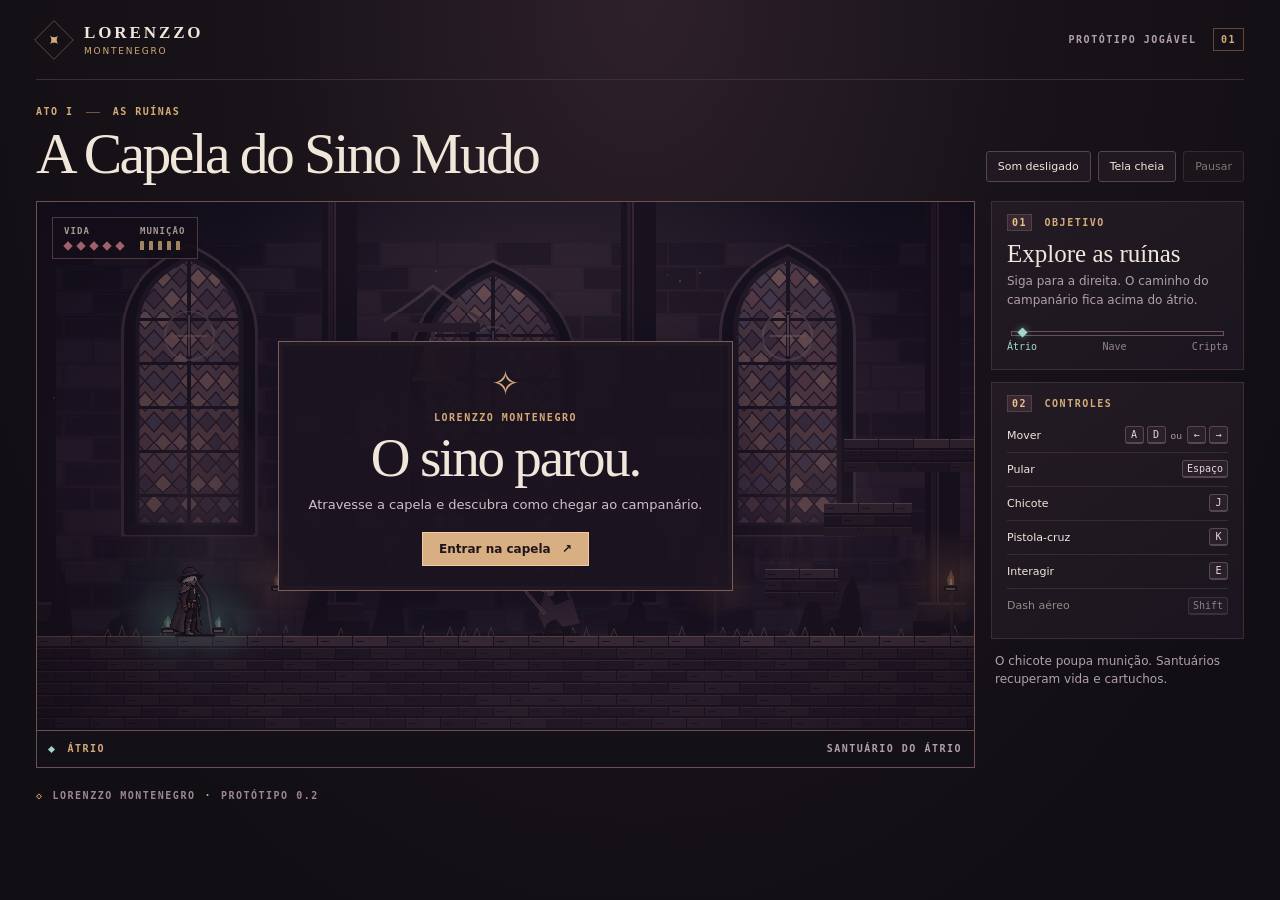
==== index.html @ 443458af "Aprimora os sprites e as animações do Lorenzzo" ====
<!doctype html>
<html lang="pt-BR">
<head>
  <meta charset="utf-8">
  <meta name="viewport" content="width=device-width, initial-scale=1">
  <meta name="theme-color" content="#120f14">
  <meta name="description" content="Explore a Capela do Sino Mudo com Lorenzzo Montenegro em um protótipo de metroidvania.">
  <title>Lorenzzo · A Capela do Sino Mudo</title>
  <link rel="stylesheet" href="style.css">
  <script defer src="game.js?v=0.2"></script>
</head>
<body>
<main class="shell">
  <header class="masthead">
    <div class="brand">
      <span class="sigil" aria-hidden="true">✦</span>
      <div><strong>LORENZZO</strong><span>MONTENEGRO</span></div>
    </div>
    <span class="edition">PROTÓTIPO JOGÁVEL <b>01</b></span>
  </header>

  <section class="heading">
    <div><p class="eyebrow">ATO I <span></span> AS RUÍNAS</p><h1>A Capela do Sino Mudo</h1></div>
    <div class="toolbar">
      <button id="sound" type="button" aria-pressed="false" title="Ativar ou silenciar os efeitos sonoros">Som desligado</button>
      <button id="fullscreen" type="button" title="Tela cheia">Tela cheia</button>
      <button id="pause" type="button" title="Pausar a partida" disabled>Pausar</button>
    </div>
  </section>

  <div class="layout">
    <section class="play" id="play" aria-label="Área do jogo">
      <div class="frame">
        <canvas id="game" width="960" height="540" aria-label="Metroidvania em pixel art" tabindex="0"></canvas>
        <div class="hud" aria-label="Estado da partida">
          <div class="hud-group"><span>VIDA</span><div id="health" aria-label="5 de 5 de vida"></div></div>
          <div class="hud-group"><span>MUNIÇÃO</span><div id="ammo" aria-label="5 de 5 cartuchos"></div></div>
        </div>
        <div id="prompt" class="prompt" hidden></div>
        <div id="toast" class="toast" role="status" hidden></div>
        <div id="overlay" class="overlay">
          <div class="overlay-card">
            <span class="emblem" aria-hidden="true">✧</span>
            <p id="overlay-kicker" class="eyebrow">LORENZZO MONTENEGRO</p>
            <h2 id="overlay-title">O sino parou.</h2>
            <p id="overlay-text">Atravesse a capela e descubra como chegar ao campanário.</p>
            <button id="primary" type="button">Entrar na capela <span>↗</span></button>
            <button id="reset" class="text-button" type="button" hidden>Recomeçar partida</button>
          </div>
        </div>
      </div>
      <div class="frame-footer"><span><i></i> <b id="location">Átrio</b></span><span id="checkpoint">Santuário do átrio</span></div>
      <div class="touch" aria-label="Controles de toque">
        <div><button data-key="ArrowLeft" aria-label="Esquerda">◀</button><button data-key="ArrowRight" aria-label="Direita">▶</button></div>
        <div><button data-key="KeyE">Interagir</button><button data-key="KeyJ">Chicote</button><button data-key="KeyK">Tiro</button><button data-key="ShiftLeft">Dash</button><button data-key="Space">Pular</button></div>
      </div>
    </section>

    <aside class="field">
      <section class="field-panel objective">
        <p class="eyebrow"><span class="index">01</span> OBJETIVO</p>
        <h2 id="objective-title">Explore as ruínas</h2>
        <p id="objective-text">Siga para a direita. O caminho do campanário fica acima do átrio.</p>
        <div class="map" aria-label="Mapa de regiões">
          <i id="map-marker" aria-hidden="true"></i>
          <span class="map-node active" data-zone="0">Átrio</span><span class="map-node" data-zone="1">Nave</span><span class="map-node" data-zone="2">Cripta</span>
        </div>
      </section>
      <section class="field-panel">
        <p class="eyebrow"><span class="index">02</span> CONTROLES</p>
        <dl class="controls">
          <div><dt>Mover</dt><dd><kbd>A</kbd><kbd>D</kbd><small>ou</small><kbd>←</kbd><kbd>→</kbd></dd></div>
          <div><dt>Pular</dt><dd><kbd>Espaço</kbd></dd></div>
          <div><dt>Chicote</dt><dd><kbd>J</kbd></dd></div>
          <div><dt>Pistola-cruz</dt><dd><kbd>K</kbd></dd></div>
          <div><dt>Interagir</dt><dd><kbd>E</kbd></dd></div>
          <div id="dash-guide" class="locked"><dt>Dash aéreo</dt><dd><kbd>Shift</kbd></dd></div>
        </dl>
      </section>
      <p class="field-note">O chicote poupa munição. Santuários recuperam vida e cartuchos.</p>
    </aside>
  </div>
  <footer class="credits"><span>◇</span> LORENZZO MONTENEGRO <span>·</span> PROTÓTIPO 0.2</footer>
</main>
</body>
</html>
---- style.css ----
:root {
  color-scheme: dark;
  --ink: #120f14; --panel: #1b161e; --line: #3b2e37;
  --text: #f0e6d9; --muted: #b1a0ab; --gold: #d4aa78; --mint: #a2d7cb;
  font-family: system-ui, -apple-system, BlinkMacSystemFont, "Segoe UI", sans-serif;
}
* { box-sizing: border-box; }
[hidden] { display: none !important; }
body { margin: 0; color: var(--text); background: radial-gradient(ellipse at 50% 0,#2e202a 0%,#181319 43%,var(--ink) 78%); min-height: 100vh; }
button { color: inherit; font: inherit; cursor: pointer; touch-action: manipulation; }
button:disabled { cursor: default; opacity: .48; }
button:focus-visible, canvas:focus-visible { outline: 2px solid var(--mint); outline-offset: 3px; }
.shell { width: min(1320px,100% - 72px); margin: auto; }
.masthead, .heading, .toolbar, .brand, .frame-footer, .credits { display: flex; align-items: center; }
.masthead { height: 80px; justify-content: space-between; border-bottom: 1px solid var(--line); }
.brand { gap: 12px; }
.sigil { width: 36px; height: 36px; border: 1px solid #735641; display: grid; place-items: center; color: var(--gold); font-size: 22px; transform: rotate(45deg) scale(.78); }
.brand strong, .brand div > span { display: block; letter-spacing: .2em; }
.brand strong { font: 700 17px Georgia, serif; letter-spacing: .17em; }
.brand div > span { color: var(--gold); font-size: 9px; margin-top: 3px; }
.edition, .eyebrow, .frame-footer, .credits { font: 650 10px ui-monospace, monospace; letter-spacing: .15em; }
.edition { color: var(--muted); }
.edition b { display: inline-block; margin-left: 9px; padding: 5px 7px; border: 1px solid #624737; color: var(--gold); }
.heading { justify-content: space-between; gap: 20px; margin: 26px 0 19px; align-items: end; }
.eyebrow { margin: 0 0 9px; color: var(--gold); }
.eyebrow > span:not(.index) { display: inline-block; vertical-align: middle; width: 14px; border-top: 1px solid #745640; margin: 0 5px; }
h1, h2 { font-family: Georgia, "Times New Roman", serif; font-weight: 400; }
h1 { font-size: clamp(32px,4.5vw,59px); line-height: .98; letter-spacing: -.045em; margin: 0; }
.toolbar { gap: 7px; flex-wrap: wrap; justify-content: flex-end; }
.toolbar button, .touch button { border: 1px solid #57434b; border-radius: 3px; background: #211921; padding: 8px 11px; white-space: nowrap; font-size: 11px; }
.toolbar button:hover:not(:disabled), .touch button:active { background: #3a2932; border-color: var(--gold); }
.layout { display: grid; grid-template-columns: minmax(0,1fr) 253px; gap: 16px; align-items: start; }
.play { min-width: 0; background: #141017; border: 1px solid #6d5051; }
.frame { position: relative; aspect-ratio: 16/9; background: #17121a; }
canvas { display: block; width: 100%; height: 100%; image-rendering: pixelated; }
.hud { pointer-events: none; position: absolute; top: 15px; left: 15px; display: flex; gap: 16px; padding: 8px 11px; background: #130e18de; border: 1px solid #6c4c50; }
.hud-group > span { display: block; color: #ecd9c8; font: 650 9px ui-monospace, monospace; letter-spacing: .12em; margin-bottom: 5px; }
#health, #ammo { display: flex; gap: 5px; height: 9px; align-items: center; }
#health i { width: 8px; height: 8px; background: #e18791; transform: rotate(45deg) scale(.83); }
#ammo i { width: 4px; height: 9px; background: #e6bb81; border-radius: 1px 1px 0 0; }
#health i.empty, #ammo i.empty { background: #66505e; }
.frame-footer { min-height: 37px; padding: 0 12px; border-top: 1px solid #6d5051; color: var(--muted); justify-content: space-between; gap: 8px; text-transform: uppercase; }
.frame-footer b { color: var(--gold); }
.frame-footer i { display: inline-block; width: 5px; height: 5px; margin-right: 6px; background: var(--mint); transform: rotate(45deg); }
.field { display: grid; gap: 12px; }
.field-panel { background: linear-gradient(145deg,#231b24,#1a151e); border: 1px solid var(--line); padding: 15px; }
.index { color: #e7c18e; background: #382931; border: 1px solid #54404a; padding: 2px 4px; margin-right: 5px; }
.field h2 { font-size: 25px; margin: 13px 0 6px; line-height: 1; }
.field p:not(.eyebrow) { font-size: 12px; color: var(--muted); line-height: 1.52; margin: 0; }
.map { --progress: 0%; position: relative; display: flex; justify-content: space-between; margin: 18px 0 2px; padding-top: 14px; color: #978490; font: 10px ui-monospace,monospace; }
.map::before { content: ""; position: absolute; left: 4px; right: 4px; top: 4px; height: 3px; border: 1px solid #6b5058; }
.map i { width: 7px; height: 7px; position: absolute; top: 2px; left: clamp(4px,var(--progress),calc(100% - 9px)); background: var(--mint); transform: rotate(45deg); box-shadow: 0 0 7px #92e0cd99; }
.map-node.active { color: var(--mint); }
.controls { margin: 10px 0 0; }
.controls > div { display: flex; align-items: center; justify-content: space-between; gap: 4px; min-height: 34px; border-bottom: 1px solid #382b36; font-size: 11px; }
.controls > div:last-child { border: 0; }
.controls dd { display: flex; gap: 3px; align-items: center; margin: 0; }
.controls small { padding: 0 2px; color: var(--muted); }
kbd { display: inline-block; min-width: 19px; text-align: center; padding: 2px 4px; border: 1px solid #584651; border-bottom-width: 2px; border-radius: 3px; background: #2a202a; color: #e6d8df; font: 10px ui-monospace, monospace; }
.locked { opacity: .55; }
.field-note { padding: 1px 4px; }
.credits { color: #9d8592; gap: 9px; padding: 22px 0; }
.credits span { color: var(--gold); }
.overlay { position: absolute; inset: 0; display: grid; place-items: center; background: radial-gradient(ellipse at center,#130e19e0,#140c1a50 78%); text-align: center; padding: 10px; }
.overlay-card { padding: 24px 30px; max-width: 460px; background: #1b1420ed; border: 1px solid #795d56; box-shadow: 0 12px 52px #0c081a77, inset 0 0 0 4px #211823; }
.emblem { display: block; color: var(--gold); font-size: 34px; line-height: 1; margin-bottom: 12px; }
.overlay h2 { font-size: clamp(30px,4.5vw,55px); letter-spacing: -.04em; line-height: .95; margin: 0; }
.overlay-card > p:not(.eyebrow) { color: #d1becb; font-size: 13px; line-height: 1.45; margin: 12px 0 17px; }
#primary { background: #d8af82; color: #21141b; border: 1px solid #f2cc9f; padding: 9px 16px; font-size: 12px; font-weight: 750; }
#primary:hover { background: #f0cd9f; }
#primary span { padding-left: 7px; }
.text-button { display: block; margin: 8px auto 0; background: transparent; color: #d9c4d2; border: 0; font-size: 11px; text-decoration: underline; padding: 4px; }
.prompt, .toast { pointer-events: none; position: absolute; left: 50%; transform: translateX(-50%); text-align: center; padding: 7px 11px; width: max-content; max-width: calc(100% - 20px); background: #1b1320f0; border: 1px solid #806557; color: #f5dbb6; font-size: 12px; }
.prompt { bottom: 12px; }
.toast { top: 13px; color: #cfede2; border-color: #548479; }
.touch { display: none; justify-content: space-between; gap: 5px; padding: 7px; }
.touch > div { display: flex; gap: 4px; }
.touch button { padding: 8px 6px; touch-action: none; }
.play:fullscreen { display: grid; align-content: center; border: 0; background: #100c15; }
.play:fullscreen .frame, .play:fullscreen .frame-footer, .play:fullscreen .touch { width: min(100vw,calc((100dvh - 86px) * 16 / 9)); margin: 0 auto; }
@media(max-width: 920px) {
  .shell { width: min(100% - 30px,900px); }
  .layout { grid-template-columns: 1fr; }
  .field { grid-template-columns: 1fr 1fr; }
  .heading { align-items: start; }
}
@media(max-width: 580px) {
  .shell { width: calc(100% - 20px); }
  .masthead { height: 51px; }
  .heading { display: block; margin-top: 15px; }
  .toolbar { justify-content: flex-start; margin-top: 11px; }
  .field { grid-template-columns: 1fr; }
  .overlay-card { padding: 10px 15px; }
  .overlay .emblem { display: none; }
  .overlay-card > p:not(.eyebrow) { font-size: 11px; margin: 8px 0; }
  .hud { top: 5px; left: 5px; padding: 5px; gap: 8px; }
  .toast { top: auto; bottom: 42px; }
}
@media(pointer: coarse) { .touch { display: flex; } }
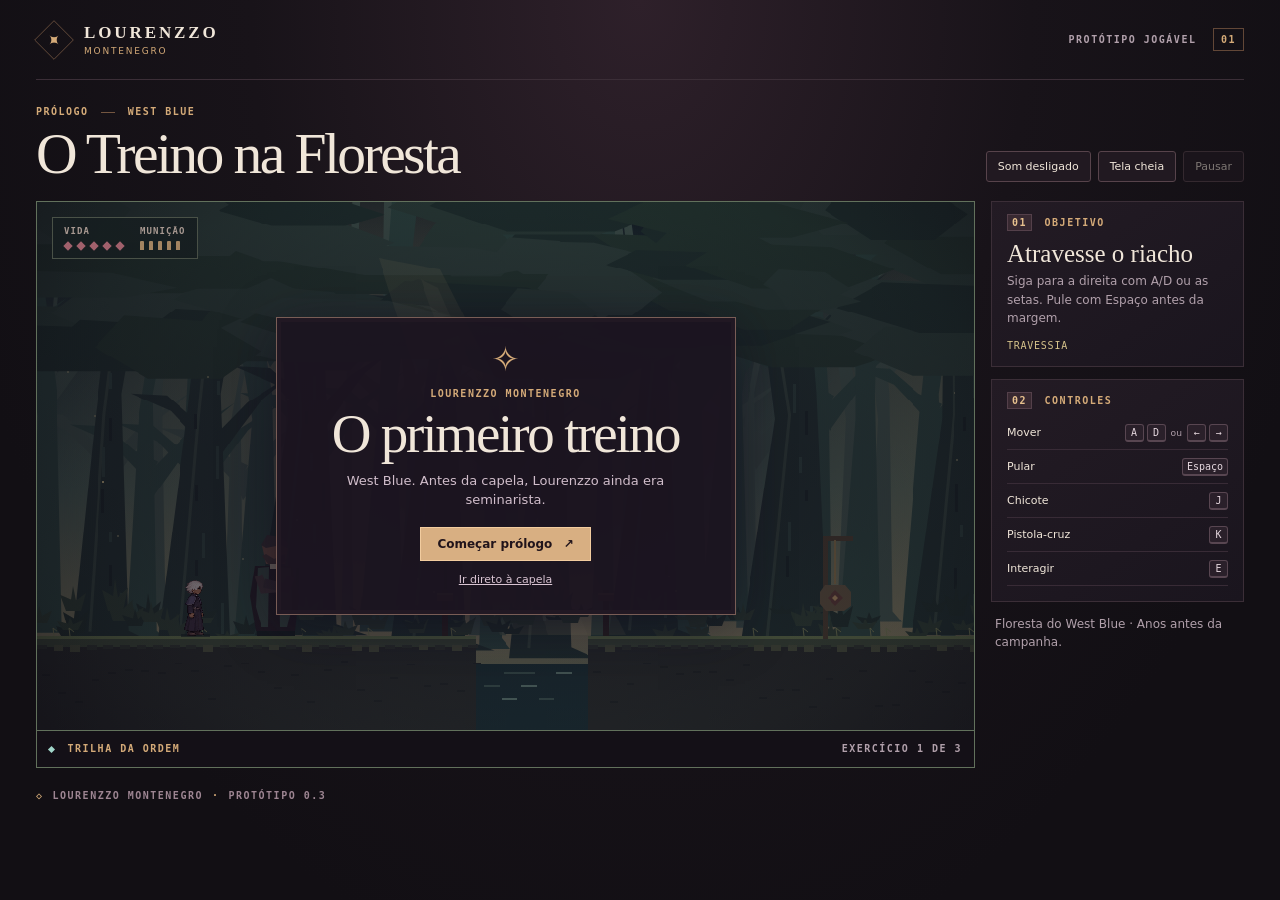
==== commit fbbad340: "Adiciona o prólogo de Lourenzzo na floresta do West Blue" ====
--- a/index.html
+++ b/index.html
@@ -4,23 +4,24 @@
   <meta charset="utf-8">
   <meta name="viewport" content="width=device-width, initial-scale=1">
   <meta name="theme-color" content="#120f14">
-  <meta name="description" content="Explore a Capela do Sino Mudo com Lorenzzo Montenegro em um protótipo de metroidvania.">
-  <title>Lorenzzo · A Capela do Sino Mudo</title>
-  <link rel="stylesheet" href="style.css">
-  <script defer src="game.js?v=0.2"></script>
+  <meta name="description" content="Conheça o passado de Lourenzzo Montenegro no West Blue e explore a Capela do Sino Mudo.">
+  <title>Lourenzzo Montenegro · Prólogo e Capela</title>
+  <link rel="stylesheet" href="style.css?v=0.3">
+  <script defer src="floresta.js?v=0.3"></script>
+  <script defer src="game.js?v=0.3"></script>
 </head>
 <body>
 <main class="shell">
   <header class="masthead">
     <div class="brand">
       <span class="sigil" aria-hidden="true">✦</span>
-      <div><strong>LORENZZO</strong><span>MONTENEGRO</span></div>
+      <div><strong>LOURENZZO</strong><span>MONTENEGRO</span></div>
     </div>
     <span class="edition">PROTÓTIPO JOGÁVEL <b>01</b></span>
   </header>
 
   <section class="heading">
-    <div><p class="eyebrow">ATO I <span></span> AS RUÍNAS</p><h1>A Capela do Sino Mudo</h1></div>
+    <div><p class="eyebrow" id="chapter-tag">PRÓLOGO <span></span> <b id="chapter-place">WEST BLUE</b></p><h1 id="chapter-title">O Treino na Floresta</h1></div>
     <div class="toolbar">
       <button id="sound" type="button" aria-pressed="false" title="Ativar ou silenciar os efeitos sonoros">Som desligado</button>
       <button id="fullscreen" type="button" title="Tela cheia">Tela cheia</button>
@@ -31,6 +32,7 @@
   <div class="layout">
     <section class="play" id="play" aria-label="Área do jogo">
       <div class="frame">
+        <div id="frame-content">
         <canvas id="game" width="960" height="540" aria-label="Metroidvania em pixel art" tabindex="0"></canvas>
         <div class="hud" aria-label="Estado da partida">
           <div class="hud-group"><span>VIDA</span><div id="health" aria-label="5 de 5 de vida"></div></div>
@@ -41,16 +43,28 @@
         <div id="overlay" class="overlay">
           <div class="overlay-card">
             <span class="emblem" aria-hidden="true">✧</span>
-            <p id="overlay-kicker" class="eyebrow">LORENZZO MONTENEGRO</p>
-            <h2 id="overlay-title">O sino parou.</h2>
-            <p id="overlay-text">Atravesse a capela e descubra como chegar ao campanário.</p>
-            <button id="primary" type="button">Entrar na capela <span>↗</span></button>
+            <p id="overlay-kicker" class="eyebrow">LOURENZZO MONTENEGRO</p>
+            <h2 id="overlay-title">O primeiro treino</h2>
+            <p id="overlay-text">West Blue. Antes da capela, Lourenzzo ainda era seminarista.</p>
+            <button id="primary" type="button">Começar prólogo <span>↗</span></button>
+            <button id="chapter-skip" class="text-button" type="button">Ir direto à capela</button>
             <button id="reset" class="text-button" type="button" hidden>Recomeçar partida</button>
           </div>
         </div>
+        </div>
+        <section id="dialogue" class="dialogue" aria-modal="true" role="dialog" aria-labelledby="speaker" aria-describedby="dialogue-line" data-speaker="mentor" hidden>
+          <div class="dialogue-portraits" aria-hidden="true">
+            <img class="portrait lourenzzo" src="retrato-lourenzzo.png" alt=""><img class="portrait mentor" src="retrato-mentor.png" alt="">
+          </div>
+          <div class="dialogue-panel">
+            <div class="dialogue-meta"><h2 id="speaker">Mestre da Ordem</h2><span id="dialogue-count"></span></div>
+            <p id="dialogue-line" aria-live="polite"></p>
+            <button id="dialogue-next" type="button" aria-keyshortcuts="E Enter Space">Continuar →</button>
+          </div>
+        </section>
       </div>
-      <div class="frame-footer"><span><i></i> <b id="location">Átrio</b></span><span id="checkpoint">Santuário do átrio</span></div>
-      <div class="touch" aria-label="Controles de toque">
+      <div class="frame-footer"><span><i></i> <b id="location">Trilha da Ordem</b></span><span id="checkpoint">Exercício 1 de 3</span></div>
+      <div class="touch" id="touch-controls" aria-label="Controles de toque">
         <div><button data-key="ArrowLeft" aria-label="Esquerda">◀</button><button data-key="ArrowRight" aria-label="Direita">▶</button></div>
         <div><button data-key="KeyE">Interagir</button><button data-key="KeyJ">Chicote</button><button data-key="KeyK">Tiro</button><button data-key="ShiftLeft">Dash</button><button data-key="Space">Pular</button></div>
       </div>
@@ -59,8 +73,9 @@
     <aside class="field">
       <section class="field-panel objective">
         <p class="eyebrow"><span class="index">01</span> OBJETIVO</p>
-        <h2 id="objective-title">Explore as ruínas</h2>
-        <p id="objective-text">Siga para a direita. O caminho do campanário fica acima do átrio.</p>
+        <h2 id="objective-title">Atravesse o riacho</h2>
+        <p id="objective-text">Siga para a direita e pule com Espaço antes da margem.</p>
+        <p class="training-step" id="training-step" hidden></p>
         <div class="map" aria-label="Mapa de regiões">
           <i id="map-marker" aria-hidden="true"></i>
           <span class="map-node active" data-zone="0">Átrio</span><span class="map-node" data-zone="1">Nave</span><span class="map-node" data-zone="2">Cripta</span>
@@ -77,10 +92,10 @@
           <div id="dash-guide" class="locked"><dt>Dash aéreo</dt><dd><kbd>Shift</kbd></dd></div>
         </dl>
       </section>
-      <p class="field-note">O chicote poupa munição. Santuários recuperam vida e cartuchos.</p>
+      <p class="field-note" id="field-note">Floresta do West Blue · Anos antes da campanha.</p>
     </aside>
   </div>
-  <footer class="credits"><span>◇</span> LORENZZO MONTENEGRO <span>·</span> PROTÓTIPO 0.2</footer>
+  <footer class="credits"><span>◇</span> LOURENZZO MONTENEGRO <span>·</span> PROTÓTIPO 0.3</footer>
 </main>
 </body>
 </html>
--- a/style.css
+++ b/style.css
@@ -97,3 +97,29 @@
   .toast { top: auto; bottom: 42px; }
 }
 @media(pointer: coarse) { .touch { display: flex; } }
+#frame-content { display: contents; }
+#chapter-place { font-weight: inherit; }
+.forest { border-color: #62715c; }
+.forest .frame-footer { border-color: #62715c; }
+.forest .hud { background: #172623eb; border-color: #62715c; }
+.forest [data-key="ShiftLeft"] { display: none; }
+.field p.training-step { margin-top: 13px; color: #d6c38b; font: 10px ui-monospace,monospace; text-transform: uppercase; letter-spacing: .075em; }
+.dialogue { position: absolute; z-index: 2; inset: 0; display: flex; align-items: flex-end; padding: clamp(8px,2vw,22px); background: linear-gradient(#19252520 8%,#151a19c9 94%); }
+.dialogue-portraits { position: absolute; inset: 9% 4% 19%; display: flex; align-items: flex-end; justify-content: space-between; pointer-events: none; }
+.portrait { display: block; width: 44%; height: 100%; object-fit: contain; object-position: center bottom; image-rendering: pixelated; opacity: .45; filter: brightness(.61); }
+.portrait.lourenzzo { height: 84%; }
+.dialogue[data-speaker="mentor"] .mentor, .dialogue[data-speaker="lourenzzo"] .lourenzzo { opacity: 1; filter: drop-shadow(0 4px 14px #0a1012aa); }
+.dialogue-panel { position: relative; z-index: 1; width: 100%; display: grid; min-height: 152px; padding: clamp(10px,1.55vw,20px); gap: 8px; border: 1px solid #a48e65; background: linear-gradient(125deg,#1b2523,#222525); box-shadow: inset 0 0 0 4px #343b306b,0 10px 30px #101612aa; }
+.dialogue-meta { display: flex; align-items: center; justify-content: space-between; gap: 8px; }
+.dialogue-meta h2 { margin: 0; color: #edd0a1; font: 700 11px ui-monospace,monospace; text-transform: uppercase; letter-spacing: .13em; }
+.dialogue-meta span { color: #c8c5a7; font: 10px ui-monospace,monospace; }
+#dialogue-line { margin: 0; min-height: 2.6em; color: #f3ecdc; font: clamp(17px,2.05vw,25px)/1.33 Georgia,"Times New Roman",serif; }
+#dialogue-next { justify-self: end; align-self: end; border: 1px solid #a48e65; background: #34382e; color: #f5e3bc; padding: 6px 10px; font: 650 11px system-ui,sans-serif; }
+#dialogue-next:hover { background: #484638; }
+@media(max-width:580px) {
+  .dialogue { padding: 5px; }
+  .dialogue-portraits { inset: 2% 5% 42%; }
+  .dialogue-panel { min-height: 0; padding: 8px; gap: 4px; }
+  #dialogue-line { font-size: 15px; line-height: 1.24; min-height: 3.35em; }
+  #dialogue-next { padding: 4px 7px; }
+}
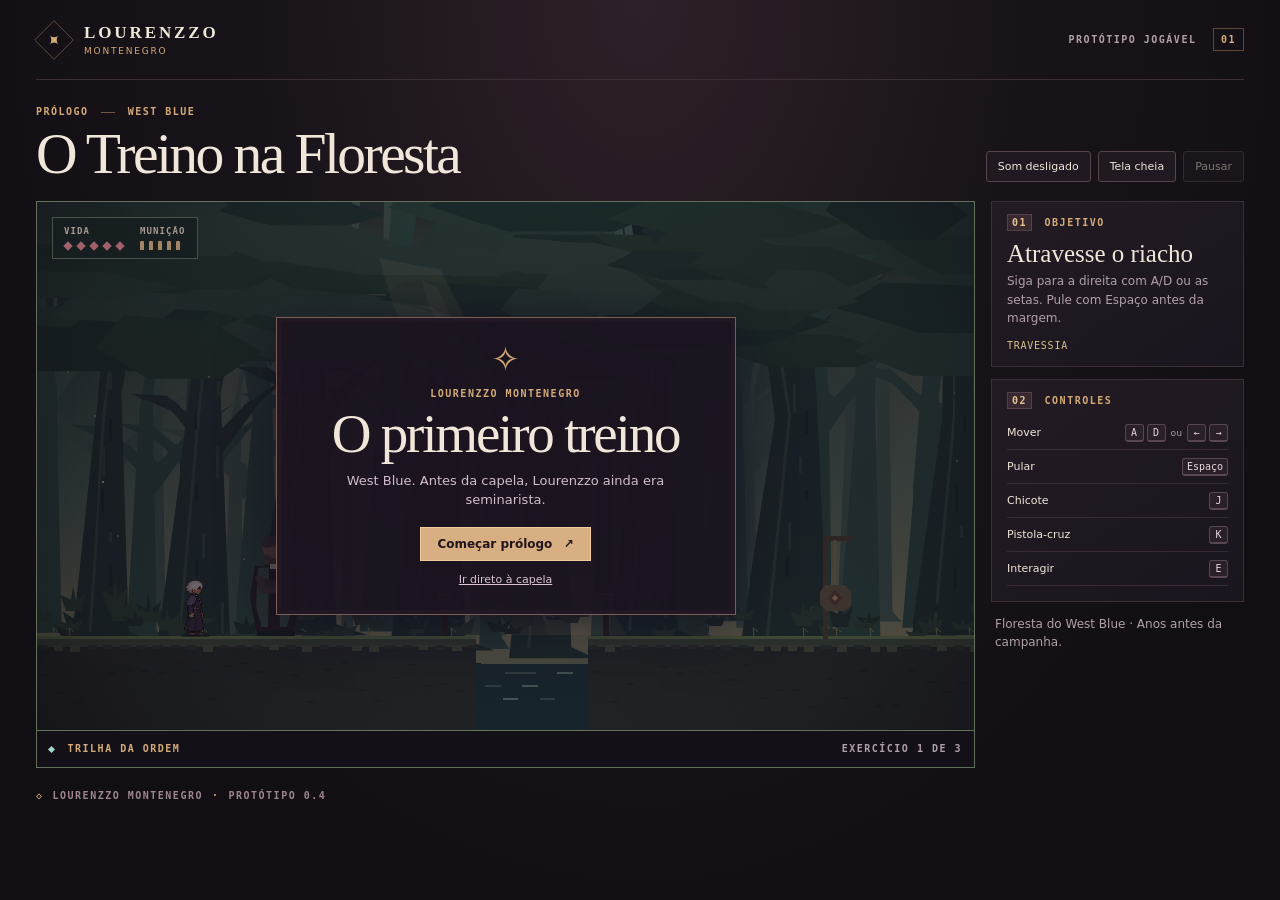
==== commit 0fe75fc0: "Anima o chicote com elos articulados e uma cruz na ponta" ====
--- a/index.html
+++ b/index.html
@@ -7,8 +7,9 @@
   <meta name="description" content="Conheça o passado de Lourenzzo Montenegro no West Blue e explore a Capela do Sino Mudo.">
   <title>Lourenzzo Montenegro · Prólogo e Capela</title>
   <link rel="stylesheet" href="style.css?v=0.3">
-  <script defer src="floresta.js?v=0.3"></script>
-  <script defer src="game.js?v=0.3"></script>
+  <script defer src="chicote.js?v=0.4"></script>
+  <script defer src="floresta.js?v=0.4"></script>
+  <script defer src="game.js?v=0.4"></script>
 </head>
 <body>
 <main class="shell">
@@ -95,7 +96,7 @@
       <p class="field-note" id="field-note">Floresta do West Blue · Anos antes da campanha.</p>
     </aside>
   </div>
-  <footer class="credits"><span>◇</span> LOURENZZO MONTENEGRO <span>·</span> PROTÓTIPO 0.3</footer>
+  <footer class="credits"><span>◇</span> LOURENZZO MONTENEGRO <span>·</span> PROTÓTIPO 0.4</footer>
 </main>
 </body>
 </html>
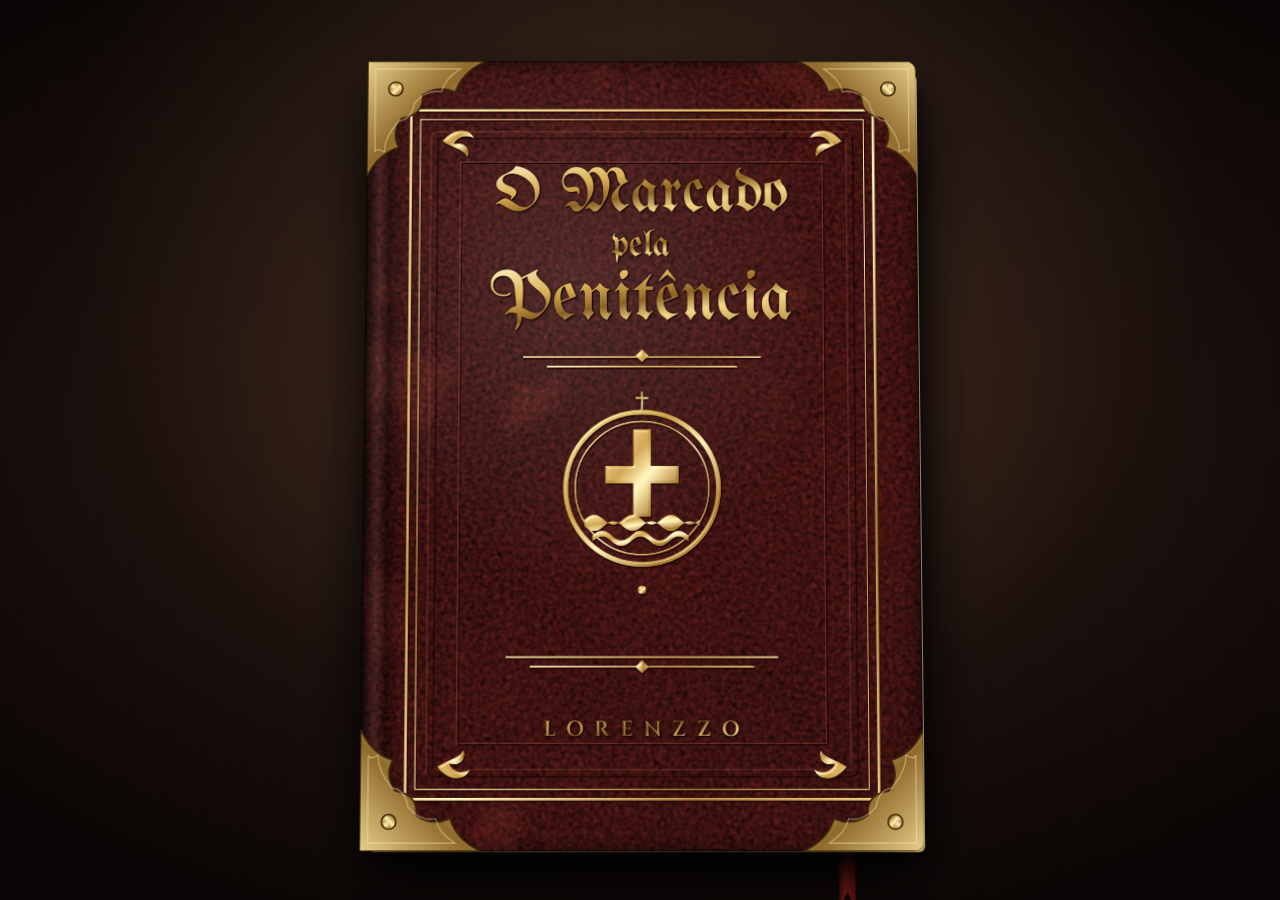
==== commit 148a5733: "Transforma a página inicial no livro O Marcado pela Penitência Livro com capa de couro, páginas de p" ====
--- a/index.html
+++ b/index.html
@@ -2,101 +2,142 @@
 <html lang="pt-BR">
 <head>
   <meta charset="utf-8">
-  <meta name="viewport" content="width=device-width, initial-scale=1">
-  <meta name="theme-color" content="#120f14">
-  <meta name="description" content="Conheça o passado de Lourenzzo Montenegro no West Blue e explore a Capela do Sino Mudo.">
-  <title>Lourenzzo Montenegro · Prólogo e Capela</title>
-  <link rel="stylesheet" href="style.css?v=0.3">
-  <script defer src="chicote.js?v=0.4"></script>
-  <script defer src="floresta.js?v=0.4"></script>
-  <script defer src="game.js?v=0.4"></script>
+  <meta name="viewport" content="width=device-width, initial-scale=1, viewport-fit=cover">
+  <meta name="theme-color" content="#120b0a">
+  <meta name="description" content="O Marcado pela Penitência — a história de Lorenzzo, contada em um livro que se escreve enquanto você lê.">
+  <title>O Marcado pela Penitência · Lorenzzo</title>
+  <link rel="preload" href="livro/fontes/eb-garamond-latin-400-normal.woff2" as="font" type="font/woff2" crossorigin>
+  <link rel="stylesheet" href="livro/livro.css?v=1">
+  <script defer src="livro/livro.js?v=1"></script>
 </head>
 <body>
-<main class="shell">
-  <header class="masthead">
-    <div class="brand">
-      <span class="sigil" aria-hidden="true">✦</span>
-      <div><strong>LOURENZZO</strong><span>MONTENEGRO</span></div>
-    </div>
-    <span class="edition">PROTÓTIPO JOGÁVEL <b>01</b></span>
+  <div class="luz" aria-hidden="true"></div>
+
+  <header class="barra" id="barra" hidden>
+    <button type="button" id="b-sumario" title="Ir para o sumário">Sumário</button>
+    <button type="button" id="b-notas" title="Notas do caderno">Notas <span id="n-notas">0/0</span></button>
+    <button type="button" id="b-tinta" title="Velocidade em que a tinta aparece">Tinta: normal</button>
+    <button type="button" id="b-som" aria-pressed="true" title="Som das páginas">Som ligado</button>
+    <a href="jogo.html" class="b-jogo">Jogar o prólogo ↗</a>
+    <button type="button" id="b-fechar" title="Fechar o livro">Fechar</button>
   </header>
 
-  <section class="heading">
-    <div><p class="eyebrow" id="chapter-tag">PRÓLOGO <span></span> <b id="chapter-place">WEST BLUE</b></p><h1 id="chapter-title">O Treino na Floresta</h1></div>
-    <div class="toolbar">
-      <button id="sound" type="button" aria-pressed="false" title="Ativar ou silenciar os efeitos sonoros">Som desligado</button>
-      <button id="fullscreen" type="button" title="Tela cheia">Tela cheia</button>
-      <button id="pause" type="button" title="Pausar a partida" disabled>Pausar</button>
+  <main class="cena" id="cena">
+    <h1 class="sr-only">O Marcado pela Penitência — a história de Lorenzzo</h1>
+    <div class="livro fechado" id="livro">
+      <div class="lombada-sombra" aria-hidden="true"></div>
+      <section class="pagina esq" id="p-esq" aria-label="Página da esquerda"></section>
+      <section class="pagina dir" id="p-dir" aria-label="Página da direita" aria-live="polite"></section>
+
+      <div class="folha" id="folha" aria-hidden="true" hidden>
+        <div class="face frente pagina dir" id="folha-frente"></div>
+        <div class="face verso pagina esq" id="folha-verso"></div>
+      </div>
+
+      <button class="capa" id="capa" type="button" aria-label="Abrir o livro">
+        <span class="face frente capa-frente">
+          <svg class="capa-arte" viewBox="0 0 700 1000" preserveAspectRatio="none" aria-hidden="true">
+            <defs>
+              <linearGradient id="ouro" x1="0" y1="0" x2="1" y2="1">
+                <stop offset="0" stop-color="#f6e3a1"/><stop offset=".35" stop-color="#c79a3f"/>
+                <stop offset=".55" stop-color="#fff0b8"/><stop offset=".8" stop-color="#a87a2a"/><stop offset="1" stop-color="#e9c977"/>
+              </linearGradient>
+              <linearGradient id="latao" x1="0" y1="0" x2="1" y2="1">
+                <stop offset="0" stop-color="#e8cf8a"/><stop offset=".45" stop-color="#8f6a2c"/><stop offset=".7" stop-color="#d9b46a"/><stop offset="1" stop-color="#5d4119"/>
+              </linearGradient>
+              <filter id="relevo" x="-5%" y="-5%" width="110%" height="110%">
+                <feGaussianBlur in="SourceAlpha" stdDeviation="1.2" result="b"/>
+                <feSpecularLighting in="b" surfaceScale="3" specularConstant=".9" specularExponent="18" lighting-color="#fff6d8" result="s">
+                  <feDistantLight azimuth="235" elevation="38"/>
+                </feSpecularLighting>
+                <feComposite in="s" in2="SourceAlpha" operator="in" result="s2"/>
+                <feComposite in="SourceGraphic" in2="s2" operator="arithmetic" k1="0" k2="1" k3=".55" k4="0" result="lit"/>
+                <feDropShadow dx="1.2" dy="2" stdDeviation="1" flood-color="#1a0605" flood-opacity=".85"/>
+              </filter>
+              <filter id="baixo" x="-5%" y="-5%" width="110%" height="110%">
+                <feOffset dx="-1.5" dy="-1.5" in="SourceAlpha" result="o1"/>
+                <feComposite in="SourceAlpha" in2="o1" operator="out" result="sombra"/>
+                <feFlood flood-color="#120303" flood-opacity=".9"/><feComposite in2="sombra" operator="in" result="s1"/>
+                <feOffset dx="1.5" dy="1.5" in="SourceAlpha" result="o2"/>
+                <feComposite in="SourceAlpha" in2="o2" operator="out" result="brilho"/>
+                <feFlood flood-color="#c76f5c" flood-opacity=".35"/><feComposite in2="brilho" operator="in" result="s2"/>
+                <feMerge><feMergeNode in="s1"/><feMergeNode in="s2"/></feMerge>
+              </filter>
+              <g id="canto">
+                <path d="M0 0 L150 0 Q120 14 112 40 Q90 30 70 44 Q72 70 44 74 Q30 92 40 112 Q14 120 0 150 Z" fill="url(#latao)" stroke="#3b2608" stroke-width="2"/>
+                <path d="M10 10 L118 10 Q98 22 94 40 Q76 36 60 54 Q56 76 40 78 Q22 98 22 118 Q12 112 10 118 Z" fill="none" stroke="#fff0c0" stroke-opacity=".45" stroke-width="1.5"/>
+                <circle cx="36" cy="36" r="9" fill="url(#ouro)" stroke="#3b2608" stroke-width="2"/>
+                <circle cx="33" cy="33" r="3" fill="#fff8dc" opacity=".7"/>
+              </g>
+              <g id="flor">
+                <path d="M0 0 C 14 -18 34 -18 40 -4 C 30 -10 18 -6 14 4 C 26 0 36 8 32 20 C 26 10 12 8 0 0 Z"/>
+              </g>
+            </defs>
+            <g filter="url(#baixo)" fill="#000" opacity=".9">
+              <rect x="86" y="96" width="528" height="808" rx="4" fill="none" stroke="#000" stroke-width="10"/>
+              <rect x="120" y="132" width="460" height="736" rx="2" fill="none" stroke="#000" stroke-width="3"/>
+            </g>
+            <g filter="url(#relevo)" fill="url(#ouro)">
+              <rect x="56" y="64" width="588" height="872" fill="none" stroke="url(#ouro)" stroke-width="3"/>
+              <rect x="68" y="76" width="564" height="848" fill="none" stroke="url(#ouro)" stroke-width="1.2"/>
+              <use href="#flor" transform="translate(96 104)"/>
+              <use href="#flor" transform="translate(604 104) scale(-1 1)"/>
+              <use href="#flor" transform="translate(96 896) scale(1 -1)"/>
+              <use href="#flor" transform="translate(604 896) scale(-1 -1)"/>
+              <g transform="translate(350 548)">
+                <circle r="96" fill="none" stroke="url(#ouro)" stroke-width="6"/>
+                <circle r="84" fill="none" stroke="url(#ouro)" stroke-width="1.6"/>
+                <path d="M-11 -74 H11 V-28 H46 V-6 H11 V36 H-11 V-6 H-46 V-28 H-11 Z"/>
+                <path d="M-72 40 q12 -12 24 0 t24 0 t24 0 t24 0 t24 0 t24 0 v8 q-12 -12 -24 0 t-24 0 t-24 0 t-24 0 t-24 0 t-24 0 Z"/>
+                <path d="M-62 60 q12 -12 24 0 t24 0 t24 0 t24 0 t24 0 v7 q-12 -12 -24 0 t-24 0 t-24 0 t-24 0 t-24 0 Z"/>
+                <g fill="none" stroke="url(#ouro)" stroke-width="2">
+                  <path d="M0 -96 V-122 M-8 -114 H8"/><path d="M0 96 V116"/>
+                </g>
+                <circle cy="128" r="5"/>
+              </g>
+              <path d="M200 382 H500 M230 394 H470" stroke="url(#ouro)" stroke-width="2"/>
+              <path d="M180 760 H520 M210 772 H490" stroke="url(#ouro)" stroke-width="2"/>
+              <path d="M350 372 l8 8 -8 8 -8 -8 Z M350 764 l8 8 -8 8 -8 -8 Z"/>
+            </g>
+            <use href="#canto"/>
+            <use href="#canto" transform="translate(700 0) scale(-1 1)"/>
+            <use href="#canto" transform="translate(0 1000) scale(1 -1)"/>
+            <use href="#canto" transform="translate(700 1000) scale(-1 -1)"/>
+          </svg>
+          <span class="capa-titulo">
+            <span class="t1">O Marcado</span>
+            <span class="t2">pela</span>
+            <span class="t3">Penitência</span>
+          </span>
+          <span class="capa-nome">Lorenzzo</span>
+          <span class="capa-dica">Toque para abrir</span>
+        </span>
+        <span class="face verso guarda">
+          <span class="ex-libris">
+            <span class="ex-l1">Ex Libris</span>
+            <svg viewBox="-60 -70 120 140" aria-hidden="true"><g fill="#6b1e18"><path d="M-6 -50 H6 V-20 H30 V-8 H6 V26 H-6 V-8 H-30 V-20 H-6 Z"/><path d="M-48 32 q8 -8 16 0 t16 0 t16 0 t16 0 t16 0 t16 0 v6 q-8 -8 -16 0 t-16 0 t-16 0 t-16 0 t-16 0 t-16 0 Z"/></g><circle r="62" fill="none" stroke="#6b1e18" stroke-width="2"/></svg>
+            <span class="ex-l2">Lorenzzo</span>
+            <span class="ex-l3">Ordem da Santa Vigília</span>
+          </span>
+        </span>
+      </button>
+
+      <div class="fita" aria-hidden="true"></div>
     </div>
-  </section>
 
-  <div class="layout">
-    <section class="play" id="play" aria-label="Área do jogo">
-      <div class="frame">
-        <div id="frame-content">
-        <canvas id="game" width="960" height="540" aria-label="Metroidvania em pixel art" tabindex="0"></canvas>
-        <div class="hud" aria-label="Estado da partida">
-          <div class="hud-group"><span>VIDA</span><div id="health" aria-label="5 de 5 de vida"></div></div>
-          <div class="hud-group"><span>MUNIÇÃO</span><div id="ammo" aria-label="5 de 5 cartuchos"></div></div>
-        </div>
-        <div id="prompt" class="prompt" hidden></div>
-        <div id="toast" class="toast" role="status" hidden></div>
-        <div id="overlay" class="overlay">
-          <div class="overlay-card">
-            <span class="emblem" aria-hidden="true">✧</span>
-            <p id="overlay-kicker" class="eyebrow">LOURENZZO MONTENEGRO</p>
-            <h2 id="overlay-title">O primeiro treino</h2>
-            <p id="overlay-text">West Blue. Antes da capela, Lourenzzo ainda era seminarista.</p>
-            <button id="primary" type="button">Começar prólogo <span>↗</span></button>
-            <button id="chapter-skip" class="text-button" type="button">Ir direto à capela</button>
-            <button id="reset" class="text-button" type="button" hidden>Recomeçar partida</button>
-          </div>
-        </div>
-        </div>
-        <section id="dialogue" class="dialogue" aria-modal="true" role="dialog" aria-labelledby="speaker" aria-describedby="dialogue-line" data-speaker="mentor" hidden>
-          <div class="dialogue-portraits" aria-hidden="true">
-            <img class="portrait lourenzzo" src="retrato-lourenzzo.png" alt=""><img class="portrait mentor" src="retrato-mentor.png" alt="">
-          </div>
-          <div class="dialogue-panel">
-            <div class="dialogue-meta"><h2 id="speaker">Mestre da Ordem</h2><span id="dialogue-count"></span></div>
-            <p id="dialogue-line" aria-live="polite"></p>
-            <button id="dialogue-next" type="button" aria-keyshortcuts="E Enter Space">Continuar →</button>
-          </div>
-        </section>
-      </div>
-      <div class="frame-footer"><span><i></i> <b id="location">Trilha da Ordem</b></span><span id="checkpoint">Exercício 1 de 3</span></div>
-      <div class="touch" id="touch-controls" aria-label="Controles de toque">
-        <div><button data-key="ArrowLeft" aria-label="Esquerda">◀</button><button data-key="ArrowRight" aria-label="Direita">▶</button></div>
-        <div><button data-key="KeyE">Interagir</button><button data-key="KeyJ">Chicote</button><button data-key="KeyK">Tiro</button><button data-key="ShiftLeft">Dash</button><button data-key="Space">Pular</button></div>
-      </div>
-    </section>
+    <button class="seta ant" id="ant" type="button" aria-label="Página anterior" hidden>‹</button>
+    <button class="seta prox" id="prox" type="button" aria-label="Próxima página" hidden>›</button>
+    <p class="dica-leitura" id="dica" hidden>Toque na página para terminar de escrever · setas para virar</p>
+  </main>
 
-    <aside class="field">
-      <section class="field-panel objective">
-        <p class="eyebrow"><span class="index">01</span> OBJETIVO</p>
-        <h2 id="objective-title">Atravesse o riacho</h2>
-        <p id="objective-text">Siga para a direita e pule com Espaço antes da margem.</p>
-        <p class="training-step" id="training-step" hidden></p>
-        <div class="map" aria-label="Mapa de regiões">
-          <i id="map-marker" aria-hidden="true"></i>
-          <span class="map-node active" data-zone="0">Átrio</span><span class="map-node" data-zone="1">Nave</span><span class="map-node" data-zone="2">Cripta</span>
-        </div>
-      </section>
-      <section class="field-panel">
-        <p class="eyebrow"><span class="index">02</span> CONTROLES</p>
-        <dl class="controls">
-          <div><dt>Mover</dt><dd><kbd>A</kbd><kbd>D</kbd><small>ou</small><kbd>←</kbd><kbd>→</kbd></dd></div>
-          <div><dt>Pular</dt><dd><kbd>Espaço</kbd></dd></div>
-          <div><dt>Chicote</dt><dd><kbd>J</kbd></dd></div>
-          <div><dt>Pistola-cruz</dt><dd><kbd>K</kbd></dd></div>
-          <div><dt>Interagir</dt><dd><kbd>E</kbd></dd></div>
-          <div id="dash-guide" class="locked"><dt>Dash aéreo</dt><dd><kbd>Shift</kbd></dd></div>
-        </dl>
-      </section>
-      <p class="field-note" id="field-note">Floresta do West Blue · Anos antes da campanha.</p>
-    </aside>
+  <div class="nota" id="nota" role="dialog" aria-modal="false" aria-labelledby="nota-titulo" hidden>
+    <button type="button" class="nota-x" id="nota-x" aria-label="Fechar nota">×</button>
+    <p class="nota-tag">Anotação</p>
+    <h2 id="nota-titulo"></h2>
+    <p id="nota-texto"></p>
   </div>
-  <footer class="credits"><span>◇</span> LOURENZZO MONTENEGRO <span>·</span> PROTÓTIPO 0.4</footer>
-</main>
+
+  <div class="medidor" id="medidor" aria-hidden="true"></div>
+  <noscript><p class="sem-js">Este livro precisa de JavaScript para ser folheado.</p></noscript>
 </body>
 </html>
--- a/livro/livro.css
+++ b/livro/livro.css
@@ -0,0 +1,341 @@
+/* Fontes livres (SIL OFL) servidas localmente */
+@font-face { font-family: "EB Garamond"; font-style: normal; font-weight: 400; font-display: swap; src: url("fontes/eb-garamond-latin-400-normal.woff2") format("woff2"); }
+@font-face { font-family: "EB Garamond"; font-style: italic; font-weight: 400; font-display: swap; src: url("fontes/eb-garamond-latin-400-italic.woff2") format("woff2"); }
+@font-face { font-family: "EB Garamond"; font-style: normal; font-weight: 500; font-display: swap; src: url("fontes/eb-garamond-latin-500-normal.woff2") format("woff2"); }
+@font-face { font-family: "Cinzel"; font-style: normal; font-weight: 400; font-display: swap; src: url("fontes/cinzel-latin-400-normal.woff2") format("woff2"); }
+@font-face { font-family: "Cinzel"; font-style: normal; font-weight: 600; font-display: swap; src: url("fontes/cinzel-latin-600-normal.woff2") format("woff2"); }
+@font-face { font-family: "IM Fell English"; font-style: normal; font-weight: 400; font-display: swap; src: url("fontes/im-fell-english-latin-400-normal.woff2") format("woff2"); }
+@font-face { font-family: "IM Fell English"; font-style: italic; font-weight: 400; font-display: swap; src: url("fontes/im-fell-english-latin-400-italic.woff2") format("woff2"); }
+@font-face { font-family: "UnifrakturMaguntia"; font-style: normal; font-weight: 400; font-display: swap; src: url("fontes/unifrakturmaguntia-latin-400-normal.woff2") format("woff2"); }
+:root {
+  --tinta: #2b1a12;
+  --rubrica: #8e1f17;
+  --ouro: #c9a14f;
+  --vel: 14ms;
+  --pw: 520px;
+  --ph: 740px;
+  --fs: 17px;
+  --virar: 900ms;
+  color-scheme: dark;
+}
+* { box-sizing: border-box; }
+[hidden] { display: none !important; }
+html, body { height: 100%; }
+body {
+  margin: 0; overflow: hidden; color: #eadbc0;
+  font-family: "EB Garamond", Garamond, Georgia, serif;
+  background:
+    radial-gradient(ellipse 70% 60% at 50% 46%, #3a2318 0%, #1d110d 55%, #0b0605 100%),
+    #0b0605;
+}
+body::before {
+  content: ""; position: fixed; inset: 0; pointer-events: none; opacity: .5;
+  background: repeating-linear-gradient(92deg, #0000 0 14px, #ffffff05 14px 15px, #0000 15px 37px, #00000014 37px 39px);
+}
+.luz {
+  position: fixed; inset: -20%; pointer-events: none; mix-blend-mode: screen;
+  background: radial-gradient(circle at 50% 30%, #ffb46a22, #0000 45%);
+  animation: vela 4.2s ease-in-out infinite alternate;
+}
+@keyframes vela { 0% { opacity: .55; transform: translate(0,0); } 30% { opacity: .9; } 60% { opacity: .7; transform: translate(.6%,-.4%); } 100% { opacity: 1; transform: translate(-.4%,.3%); } }
+.sr-only { position: absolute; width: 1px; height: 1px; overflow: hidden; clip: rect(0 0 0 0); white-space: nowrap; }
+button { font: inherit; color: inherit; cursor: pointer; }
+button:focus-visible, a:focus-visible { outline: 2px solid #e8c47a; outline-offset: 3px; }
+
+/* ---------- Barra ---------- */
+.barra {
+  position: fixed; z-index: 30; top: 10px; left: 50%; transform: translateX(-50%);
+  display: flex; gap: 6px; flex-wrap: wrap; justify-content: center; width: max-content; max-width: calc(100% - 16px);
+  animation: surgir .8s ease both .4s;
+}
+.barra button, .barra a {
+  font: 600 10.5px "Cinzel", serif; letter-spacing: .12em; text-transform: uppercase; text-decoration: none;
+  color: #e8d3a8; background: #1a0f0bcc; border: 1px solid #6b4a2b; border-radius: 2px; padding: 7px 10px;
+  backdrop-filter: blur(4px);
+}
+.barra button:hover, .barra a:hover { border-color: #d6ad62; color: #fff1cf; }
+.barra .b-jogo { color: #f3d58f; border-color: #a77c3a; }
+@keyframes surgir { from { opacity: 0; transform: translate(-50%,-8px); } }
+
+/* ---------- Cena e livro ---------- */
+.cena { position: fixed; inset: 0; display: grid; place-items: center; perspective: 2600px; }
+.livro {
+  position: relative; width: calc(var(--pw) * 2); height: var(--ph);
+  transform-style: preserve-3d; transition: transform 1.1s cubic-bezier(.6,.05,.25,1);
+}
+.livro.fechado { transform: translateX(calc(var(--pw) * -.5)) rotateX(6deg); }
+.livro.fechado:hover { transform: translateX(calc(var(--pw) * -.5)) rotateX(3deg) rotateY(-4deg); }
+.livro.unica { width: var(--pw); }
+.livro.unica.fechado { transform: rotateX(4deg); }
+
+.pagina {
+  position: absolute; top: 0; width: var(--pw); height: var(--ph); overflow: hidden;
+  color: var(--tinta);
+  background-color: #e8d9b9;
+  background-image:
+    var(--sombra-lombada),
+    radial-gradient(ellipse 120% 90% at 50% 50%, #0000 62%, #6d4a2233 100%),
+    url("pergaminho.jpg");
+  background-size: 100% 100%, 100% 100%, cover;
+}
+.face { backface-visibility: hidden; -webkit-backface-visibility: hidden; }
+.livro.fechado > .pagina { visibility: hidden; }
+.livro.aberto:not(.unica) .capa { visibility: hidden; }
+.pagina.guarda-pag { background: radial-gradient(ellipse 110% 90% at 50% 50%, #0000 50%, #0000004d 100%), linear-gradient(270deg, #0000008c, #0000 12%), url("guarda.jpg") center / cover, #2a1512; display: grid; place-items: center; }
+.pagina.guarda-pag .ex-libris { position: relative; }
+.pagina.dir.guarda-pag { background: radial-gradient(ellipse 110% 90% at 50% 50%, #0000 50%, #0000004d 100%), linear-gradient(90deg, #0000008c, #0000 12%), url("guarda.jpg") center / cover, #2a1512; }
+.pagina.esq { left: 0; --sombra-lombada: linear-gradient(270deg, #3a22104d 0%, #3a221014 4%, #0000 12%, #0000 97%, #3a22102e 100%); border-radius: 4px 0 0 4px; }
+.pagina.dir { left: var(--pw); --sombra-lombada: linear-gradient(90deg, #3a22104d 0%, #3a221014 4%, #0000 12%, #0000 97%, #3a22102e 100%); border-radius: 0 4px 4px 0; }
+.livro.unica .pagina.dir { left: 0; }
+.livro.unica .pagina.esq:not(.face) { display: none; }
+
+/* bloco de folhas: espessura e cortes dourados */
+.livro::before, .livro::after {
+  content: ""; position: absolute; top: 3px; bottom: -7px; width: var(--pw); z-index: -1;
+  background: repeating-linear-gradient(0deg, #d9c495 0 1px, #b8a072 1px 2px);
+  box-shadow: 0 30px 60px -10px #000c, 0 10px 18px #0009;
+}
+.livro::before { left: -6px; border-radius: 6px 0 0 6px; }
+.livro::after { right: -6px; border-radius: 0 6px 6px 0; }
+.livro.fechado::before { opacity: 0; }
+.livro.unica::before { display: none; }
+.livro.unica::after { right: -6px; }
+.livro.fechado::after { right: -9px; top: 6px; bottom: -9px; background: linear-gradient(90deg, #8a6a2c, #e7c979 30%, #b28a3e 60%, #f2dc95); }
+.lombada-sombra {
+  position: absolute; z-index: 5; left: calc(var(--pw) - 30px); width: 60px; top: 0; height: 100%; pointer-events: none;
+  background: linear-gradient(90deg, #0000, #2a170a40 40%, #1d0f0666 50%, #2a170a40 60%, #0000);
+}
+.livro.fechado .lombada-sombra, .livro.unica .lombada-sombra { display: none; }
+
+/* ---------- Capa ---------- */
+.capa {
+  position: absolute; z-index: 20; top: -8px; left: calc(var(--pw) - 4px);
+  width: calc(var(--pw) + 12px); height: calc(var(--ph) + 16px);
+  padding: 0; border: 0; background: none; transform-origin: 4px 50%; transform-style: preserve-3d;
+  transition: transform 1.25s cubic-bezier(.6,.02,.3,1);
+}
+.livro.unica .capa { left: -4px; }
+.livro:not(.fechado) .capa { transform: rotateY(-179.5deg); cursor: default; }
+.livro.unica:not(.fechado) .capa { transform: rotateY(-120deg); opacity: 0; pointer-events: none; transition: transform 1.1s ease, opacity .5s ease .6s; }
+.capa .face { position: absolute; inset: 0; backface-visibility: hidden; border-radius: 3px 10px 10px 3px; overflow: hidden; }
+.capa-frente {
+  display: block;
+  background:
+    radial-gradient(ellipse 80% 60% at 38% 30%, #ffffff1c, #0000 60%),
+    radial-gradient(ellipse 120% 100% at 50% 50%, #0000 55%, #0a0101b3 100%),
+    linear-gradient(90deg, #00000080 0, #ffffff12 2.4%, #00000066 4.2%, #0000 7%),
+    url("couro.jpg") center / cover, #4d1714;
+  box-shadow: inset 0 0 0 1px #00000099, inset 0 0 22px #000000a6, 0 30px 70px -10px #000;
+}
+.capa-arte { position: absolute; inset: 0; width: 100%; height: 100%; }
+.capa-titulo {
+  position: absolute; left: 0; right: 0; top: 13.5%; display: grid; justify-items: center; text-align: center;
+  font-family: "UnifrakturMaguntia", "Cinzel", serif; line-height: .95;
+}
+.capa-titulo span, .capa-nome, .ex-l1 {
+  background: linear-gradient(170deg, #fff2bf 0%, #d9ae55 30%, #8c6223 50%, #f3d685 66%, #a57a2e 100%);
+  -webkit-background-clip: text; background-clip: text; color: transparent;
+  filter: drop-shadow(1px 1.5px 0 #1d0504) drop-shadow(0 0 1px #00000099);
+}
+.capa-titulo .t1 { font-size: calc(var(--pw) * .118); }
+.capa-titulo .t2 { font-size: calc(var(--pw) * .07); margin: .1em 0; }
+.capa-titulo .t3 { font-size: calc(var(--pw) * .13); }
+.capa-nome {
+  position: absolute; left: 0; right: 0; bottom: 13.2%; text-align: center;
+  font: 600 calc(var(--pw) * .038) "Cinzel", serif; letter-spacing: .5em; text-indent: .5em; text-transform: uppercase;
+}
+.capa-dica {
+  position: absolute; left: 0; right: 0; bottom: -40px; text-align: center; color: #d8bf91;
+  font: italic 15px "IM Fell English", serif; letter-spacing: .05em; animation: pulsar 2.4s ease-in-out infinite;
+}
+.livro:not(.fechado) .capa-dica { display: none; }
+@keyframes pulsar { 50% { opacity: .35; } }
+.capa .verso { transform: rotateY(180deg); }
+.guarda {
+  display: grid; place-items: center;
+  background:
+    radial-gradient(ellipse 110% 90% at 50% 50%, #0000 50%, #0000004d 100%),
+    url("guarda.jpg") center / cover, #2a1512;
+  box-shadow: inset -18px 0 30px #0000008c;
+}
+.ex-libris {
+  width: 58%; padding: 22px 18px 18px; display: grid; justify-items: center; gap: 6px; text-align: center;
+  background: url("pergaminho.jpg") center / cover, #e9dcbf; color: #6b1e18;
+  border: 1px solid #6b1e18; outline: 6px double #e9dcbf; box-shadow: 0 6px 18px #000000a6;
+}
+.ex-libris svg { width: 38%; }
+.ex-l1 { font: calc(var(--pw) * .06) "UnifrakturMaguntia", serif; filter: none; background: none; color: #6b1e18; }
+.ex-l2 { font: italic calc(var(--pw) * .055) "IM Fell English", serif; color: #2b1a12; border-bottom: 1px solid #6b1e1866; padding: 0 20px 2px; }
+.ex-l3 { font: 600 calc(var(--pw) * .022) "Cinzel", serif; letter-spacing: .2em; text-transform: uppercase; }
+
+/* fita marcadora */
+.fita {
+  position: absolute; z-index: -2; left: calc(var(--pw) + 18px); bottom: -64px; width: 16px; height: 120px;
+  background: linear-gradient(90deg, #5e0d0d, #a3201b 40%, #7b1512); clip-path: polygon(0 0,100% 0,100% 100%,50% 86%,0 100%);
+  box-shadow: 2px 3px 6px #0008; transform-origin: top; animation: balanca 6s ease-in-out infinite;
+}
+.livro.fechado .fita { left: auto; right: 60px; }
+.livro.unica .fita { left: 24px; }
+@keyframes balanca { 50% { transform: rotate(2.5deg); } }
+
+/* ---------- Folha virando ---------- */
+.folha {
+  position: absolute; z-index: 12; top: 0; left: var(--pw); width: var(--pw); height: var(--ph);
+  transform-origin: 0 50%; transform-style: preserve-3d; pointer-events: none;
+}
+.livro.unica .folha { left: 0; }
+.folha .face { position: absolute; inset: 0; left: 0; }
+.folha .verso { transform: rotateY(180deg); }
+.folha::after {
+  content: ""; position: absolute; inset: 0; pointer-events: none; opacity: 0;
+  background: linear-gradient(90deg, #0000 40%, #3b23113d 80%, #3b231166); backface-visibility: hidden;
+}
+.folha.indo { animation: virar var(--virar) cubic-bezier(.45,.05,.3,1) forwards; }
+.folha.voltando { animation: desvirar var(--virar) cubic-bezier(.45,.05,.3,1) forwards; }
+.folha.indo::after, .folha.voltando::after { animation: sombra-folha var(--virar) ease forwards; }
+.livro.unica .folha.indo { animation-name: virar-unica; }
+.livro.unica .folha.voltando { animation-name: desvirar-unica; }
+@keyframes virar { from { transform: rotateY(0); } 50% { transform: rotateY(-90deg) skewY(-1.5deg); } to { transform: rotateY(-180deg); } }
+@keyframes desvirar { from { transform: rotateY(-180deg); } 50% { transform: rotateY(-90deg) skewY(1.5deg); } to { transform: rotateY(0); } }
+@keyframes virar-unica { from { transform: rotateY(0); opacity: 1; } 70% { opacity: 1; } to { transform: rotateY(-110deg); opacity: 0; } }
+@keyframes desvirar-unica { from { transform: rotateY(-110deg); opacity: 0; } 30% { opacity: 1; } to { transform: rotateY(0); opacity: 1; } }
+@keyframes sombra-folha { 50% { opacity: 1; } }
+
+/* ---------- Conteúdo das páginas ---------- */
+.miolo {
+  position: absolute; inset: 0; padding: calc(var(--ph) * .075) calc(var(--pw) * .115) calc(var(--ph) * .07);
+  display: flex; flex-direction: column; font-size: var(--fs);
+}
+.esq .miolo { padding-right: calc(var(--pw) * .13); }
+.dir .miolo { padding-left: calc(var(--pw) * .13); }
+.cabeca {
+  display: flex; justify-content: center; gap: 10px; align-items: center; margin-bottom: calc(var(--ph) * .025);
+  font: 600 calc(var(--fs) * .56) "Cinzel", serif; letter-spacing: .24em; text-transform: uppercase; color: #6d4a33;
+  border-bottom: 1px solid #6d4a3355; padding-bottom: 6px; white-space: nowrap; overflow: hidden;
+}
+.cabeca::before, .cabeca::after { content: "✦"; color: var(--rubrica); font-size: .9em; letter-spacing: 0; }
+.texto { flex: 1; min-height: 0; overflow: hidden; line-height: 1.52; hyphens: manual; text-align: justify; font-kerning: none; font-variant-ligatures: none; }
+.texto p { margin: 0; text-indent: 1.4em; }
+.texto p.cont { text-indent: 0; }
+.texto p.fala { text-indent: 1.4em; }
+.texto p + p { margin-top: .32em; }
+.vers { font: 500 .6em "EB Garamond", serif; color: var(--rubrica); vertical-align: .55em; margin-right: .22em; text-indent: 0; letter-spacing: 0; }
+.rodape {
+  margin-top: calc(var(--ph) * .02); text-align: center; color: #6d4a33;
+  font: calc(var(--fs) * .8) "EB Garamond", serif; letter-spacing: .1em;
+}
+.rodape::before, .rodape::after { content: "—"; margin: 0 .6em; color: #6d4a3399; }
+
+.abertura { text-align: center; margin: calc(var(--ph) * .03) 0 calc(var(--ph) * .035); }
+.abertura .num { font: 600 calc(var(--fs) * .78) "Cinzel", serif; letter-spacing: .38em; color: var(--rubrica); text-transform: uppercase; }
+.abertura h2 { margin: .25em 0 .2em; font: 400 calc(var(--fs) * 2.15)/1.05 "UnifrakturMaguntia", serif; color: var(--tinta); }
+.ornamento { display: block; margin: 0 auto; width: 58%; height: 18px; color: var(--rubrica); }
+.capitular {
+  float: left; font: calc(var(--fs) * 4.3)/.82 "UnifrakturMaguntia", serif; color: var(--rubrica);
+  padding: .08em .1em .02em .06em; margin: .04em .12em 0 0;
+  background: linear-gradient(135deg, #f3e2a5, #c9a14f 45%, #f6e7b0 60%, #a8803a); -webkit-background-clip: padding-box;
+  border: 2px solid #7a5a22; box-shadow: inset 0 0 0 2px #f3e2a5, inset 0 0 0 3px #7a5a22;
+  text-shadow: 1px 1px 0 #f9edc9; text-indent: 0;
+}
+.texto p.inicio { text-indent: 0; }
+.texto p.inicio::first-line { font-variant: small-caps; letter-spacing: .04em; }
+
+.kw { color: #7a1b14; background: linear-gradient(transparent 62%, #b8873a2e 62%); cursor: pointer; border-radius: 1px; transition: background .2s; }
+.kw:hover, .kw:focus-visible { background: linear-gradient(transparent 0, #b8873a40 0); outline: none; }
+.kw.lida { color: #5a2a14; }
+.kw::after { content: "✠"; font-size: .55em; vertical-align: .7em; margin-left: .1em; color: #a3201b; }
+.kw.lida::after { color: #9c8a6a; }
+
+/* páginas especiais */
+.centro { flex: 1; display: flex; flex-direction: column; align-items: center; justify-content: center; text-align: center; }
+.rosto .sobre { font: 600 calc(var(--fs) * .72) "Cinzel", serif; letter-spacing: .36em; color: #6d4a33; text-transform: uppercase; }
+.rosto h2 { margin: .4em 0 .25em; font: 400 calc(var(--fs) * 2.65)/1.02 "UnifrakturMaguntia", serif; color: var(--tinta); }
+.rosto h2 .rubro { color: var(--rubrica); }
+.rosto .sub { font: italic calc(var(--fs) * 1.1) "IM Fell English", serif; color: #4b3021; margin: .6em 0 1.4em; }
+.rosto svg.emblema { width: 26%; color: var(--rubrica); }
+.rosto .pe { margin-top: 2.2em; font: 600 calc(var(--fs) * .62) "Cinzel", serif; letter-spacing: .3em; color: #6d4a33; text-transform: uppercase; }
+.epigrafe blockquote { margin: 0 8%; font: italic calc(var(--fs) * 1.28)/1.5 "IM Fell English", serif; color: #3a2418; }
+.epigrafe blockquote::before { content: "“"; display: block; font: calc(var(--fs) * 3.4)/.6 "UnifrakturMaguntia", serif; color: var(--rubrica); margin-bottom: .2em; }
+.epigrafe cite { display: block; margin-top: 1.3em; font: 600 calc(var(--fs) * .62) "Cinzel", serif; letter-spacing: .26em; color: #6d4a33; font-style: normal; text-transform: uppercase; }
+.sumario h2, .notas-pag h2 { text-align: center; margin: .1em 0 .2em; font: 400 calc(var(--fs) * 2)/1.1 "UnifrakturMaguntia", serif; color: var(--tinta); }
+.sumario ol { list-style: none; margin: 1.6em 0 0; padding: 0; display: grid; gap: .9em; }
+.sumario li button, .sumario li a {
+  width: 100%; display: flex; align-items: baseline; gap: .5em; background: none; border: 0; padding: 2px 0; text-align: left;
+  font: calc(var(--fs) * 1.05) "EB Garamond", serif; color: var(--tinta); text-decoration: none;
+}
+.sumario li .rom { font: 600 calc(var(--fs) * .78) "Cinzel", serif; color: var(--rubrica); min-width: 2.4em; letter-spacing: .08em; }
+.sumario li .pont { flex: 1; border-bottom: 1px dotted #6d4a3399; transform: translateY(-.3em); }
+.sumario li button:hover, .sumario li a:hover { color: var(--rubrica); }
+.sumario .jogo-item { margin-top: .6em; padding-top: .9em; border-top: 1px solid #6d4a3344; }
+.sumario .jogo-item a span:first-of-type { font-style: italic; }
+.branca .centro svg { width: 20%; color: #6d4a3366; }
+.notas-pag ul { list-style: none; padding: 0; margin: 1em 0 0; display: grid; gap: .75em; font-size: calc(var(--fs) * .9); line-height: 1.38; }
+.notas-pag li b { display: block; font: 600 calc(var(--fs) * .66) "Cinzel", serif; letter-spacing: .16em; color: var(--rubrica); text-transform: uppercase; }
+.notas-pag li.oculta { color: #6d4a3366; font-style: italic; }
+.notas-pag li.oculta b { color: #6d4a3366; }
+.notas-pag .dica-notas { text-align: center; font: italic calc(var(--fs) * .85) "IM Fell English", serif; color: #6d4a33; margin: .2em 0 0; }
+.fim .continua { font: italic calc(var(--fs) * 1.5) "IM Fell English", serif; color: var(--tinta); margin: .2em 0 1em; }
+.fim p.conv { font-size: calc(var(--fs) * .98); line-height: 1.5; max-width: 30ch; color: #3a2418; }
+.fim .botoes { display: grid; gap: .7em; margin-top: 1.4em; justify-items: center; }
+.botao-livro {
+  display: inline-block; text-decoration: none; padding: .55em 1.2em; border: 1px solid #7a1b14; color: #f6e7c4;
+  background: linear-gradient(#9b241c, #6e1510); font: 600 calc(var(--fs) * .7) "Cinzel", serif; letter-spacing: .2em; text-transform: uppercase;
+  box-shadow: inset 0 0 0 2px #c9a14f55, 0 2px 4px #0005;
+}
+.botao-livro.sec { background: none; color: #7a1b14; box-shadow: none; }
+.erro-cap { color: var(--rubrica); font-style: italic; text-align: center; }
+
+/* ---------- Tinta aparecendo ---------- */
+.revelando .c { opacity: 0; animation: tinta .55s ease-out forwards; animation-delay: calc(var(--i) * var(--vel)); }
+.revelando .capitular { opacity: 0; animation: capitular 1s ease-out forwards; }
+@keyframes tinta {
+  0% { opacity: 0; color: #9c2a1c; text-shadow: 0 0 6px #9c2a1c88; }
+  45% { opacity: 1; color: #5a1d12; text-shadow: 0 0 2px #5a1d1255; }
+  100% { opacity: 1; }
+}
+@keyframes capitular { from { opacity: 0; transform: scale(1.25) rotate(-4deg); filter: blur(3px); } to { opacity: 1; transform: none; filter: none; } }
+.w { white-space: nowrap; }
+
+/* ---------- Setas ---------- */
+.seta {
+  position: fixed; z-index: 25; top: 50%; transform: translateY(-50%); width: 46px; height: 86px;
+  background: #1a0f0b99; border: 1px solid #6b4a2b; color: #e8d3a8; font: 40px/1 "EB Garamond", serif; border-radius: 3px;
+}
+.seta:hover { border-color: #d6ad62; color: #fff; }
+.seta:disabled { opacity: .25; cursor: default; }
+.seta.ant { left: 12px; }
+.seta.prox { right: 12px; }
+.dica-leitura {
+  position: fixed; bottom: 12px; left: 0; right: 0; margin: 0; text-align: center; pointer-events: none;
+  font: italic 14px "IM Fell English", serif; color: #cdb48a99;
+}
+
+/* ---------- Nota ---------- */
+.nota {
+  position: fixed; z-index: 40; width: min(320px, calc(100vw - 24px)); padding: 16px 18px 14px;
+  background: url("pergaminho.jpg") 30% 40% / 600px, #efe2c3; color: #2b1a12;
+  border: 1px solid #8a6a3a; box-shadow: 0 14px 34px #000000b3, inset 0 0 26px #6d4a2240;
+  transform: rotate(-1deg); animation: nota .28s ease-out;
+  clip-path: polygon(0 2%, 4% 0, 30% 1%, 55% 0, 80% 1.5%, 100% 0, 99% 30%, 100% 62%, 99% 100%, 70% 98.5%, 40% 100%, 12% 98.6%, 0 100%, 1% 60%);
+}
+@keyframes nota { from { opacity: 0; transform: rotate(-4deg) translateY(8px) scale(.96); } }
+.nota-tag { margin: 0; font: 600 10px "Cinzel", serif; letter-spacing: .24em; color: #8e1f17; text-transform: uppercase; }
+.nota h2 { margin: 4px 0 6px; font: 400 26px/1.05 "UnifrakturMaguntia", serif; }
+.nota p:last-child { margin: 0; font: italic 17px/1.42 "IM Fell English", serif; }
+.nota-x { position: absolute; top: 4px; right: 8px; background: none; border: 0; font-size: 24px; color: #6d4a33; padding: 2px 6px; }
+
+.medidor { position: absolute; left: -9999px; top: 0; visibility: hidden; }
+.medidor .pagina { position: relative; left: 0; }
+.sem-js { position: fixed; inset: 0; display: grid; place-items: center; font-size: 20px; }
+
+@media (max-width: 760px) {
+  .seta { width: 34px; height: 64px; font-size: 30px; top: auto; bottom: 14px; transform: none; }
+  .barra { top: 6px; gap: 4px; }
+  .barra button, .barra a { font-size: 9px; padding: 6px 7px; letter-spacing: .08em; }
+  .dica-leitura { bottom: 30px; font-size: 12px; padding: 0 56px; }
+  .capa-dica { bottom: -38px; }
+}
+@media (prefers-reduced-motion: reduce) {
+  .luz, .fita, .capa-dica { animation: none; }
+  :root { --virar: 1ms; }
+}
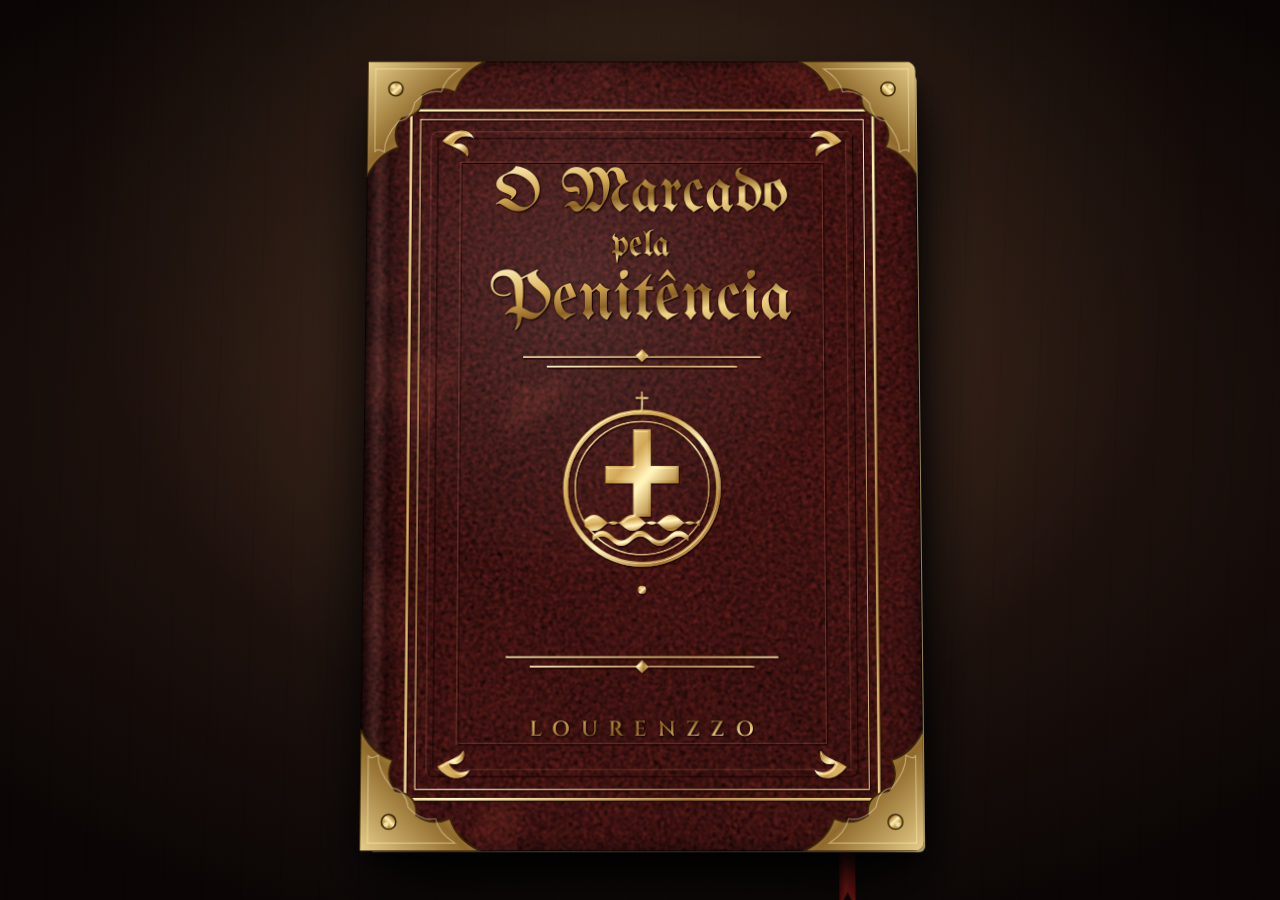
==== commit e2269859: "Corrige o nome para Lourenzzo em todo o site Co-Authored-By: Claude Opus 5.5 <noreply@anthropic.com>" ====
--- a/index.html
+++ b/index.html
@@ -4,8 +4,8 @@
   <meta charset="utf-8">
   <meta name="viewport" content="width=device-width, initial-scale=1, viewport-fit=cover">
   <meta name="theme-color" content="#120b0a">
-  <meta name="description" content="O Marcado pela Penitência — a história de Lorenzzo, contada em um livro que se escreve enquanto você lê.">
-  <title>O Marcado pela Penitência · Lorenzzo</title>
+  <meta name="description" content="O Marcado pela Penitência — a história de Lourenzzo, contada em um livro que se escreve enquanto você lê.">
+  <title>O Marcado pela Penitência · Lourenzzo</title>
   <link rel="preload" href="livro/fontes/eb-garamond-latin-400-normal.woff2" as="font" type="font/woff2" crossorigin>
   <link rel="stylesheet" href="livro/livro.css?v=1">
   <script defer src="livro/livro.js?v=1"></script>
@@ -23,7 +23,7 @@
   </header>
 
   <main class="cena" id="cena">
-    <h1 class="sr-only">O Marcado pela Penitência — a história de Lorenzzo</h1>
+    <h1 class="sr-only">O Marcado pela Penitência — a história de Lourenzzo</h1>
     <div class="livro fechado" id="livro">
       <div class="lombada-sombra" aria-hidden="true"></div>
       <section class="pagina esq" id="p-esq" aria-label="Página da esquerda"></section>
@@ -109,14 +109,14 @@
             <span class="t2">pela</span>
             <span class="t3">Penitência</span>
           </span>
-          <span class="capa-nome">Lorenzzo</span>
+          <span class="capa-nome">Lourenzzo</span>
           <span class="capa-dica">Toque para abrir</span>
         </span>
         <span class="face verso guarda">
           <span class="ex-libris">
             <span class="ex-l1">Ex Libris</span>
             <svg viewBox="-60 -70 120 140" aria-hidden="true"><g fill="#6b1e18"><path d="M-6 -50 H6 V-20 H30 V-8 H6 V26 H-6 V-8 H-30 V-20 H-6 Z"/><path d="M-48 32 q8 -8 16 0 t16 0 t16 0 t16 0 t16 0 t16 0 v6 q-8 -8 -16 0 t-16 0 t-16 0 t-16 0 t-16 0 t-16 0 Z"/></g><circle r="62" fill="none" stroke="#6b1e18" stroke-width="2"/></svg>
-            <span class="ex-l2">Lorenzzo</span>
+            <span class="ex-l2">Lourenzzo</span>
             <span class="ex-l3">Ordem da Santa Vigília</span>
           </span>
         </span>
@@ -132,12 +132,14 @@
 
   <div class="nota" id="nota" role="dialog" aria-modal="false" aria-labelledby="nota-titulo" hidden>
     <button type="button" class="nota-x" id="nota-x" aria-label="Fechar nota">×</button>
+    <img id="nota-img" class="nota-img" alt="Retrato de Padre Quinn" hidden>
     <p class="nota-tag">Anotação</p>
     <h2 id="nota-titulo"></h2>
     <p id="nota-texto"></p>
   </div>
 
   <div class="medidor" id="medidor" aria-hidden="true"></div>
+  <p class="credito" id="credito" hidden>Arte do Padre Quinn: fanart usada com permissão do artista.</p>
   <noscript><p class="sem-js">Este livro precisa de JavaScript para ser folheado.</p></noscript>
 </body>
 </html>
--- a/livro/livro.css
+++ b/livro/livro.css
@@ -339,3 +339,7 @@
   .luz, .fita, .capa-dica { animation: none; }
   :root { --virar: 1ms; }
 }
+
+.nota-img { display: block; width: calc(100% + 36px); margin: -16px -18px 10px; height: 170px; object-fit: cover; object-position: 50% 18%; background: #1b1411; border-bottom: 1px solid #8a6a3a; }
+.credito { position: fixed; right: 12px; bottom: 8px; margin: 0; font: italic 12px "EB Garamond", serif; color: #8d775f; }
+@media (max-width: 760px) { .credito { display: none; } }
